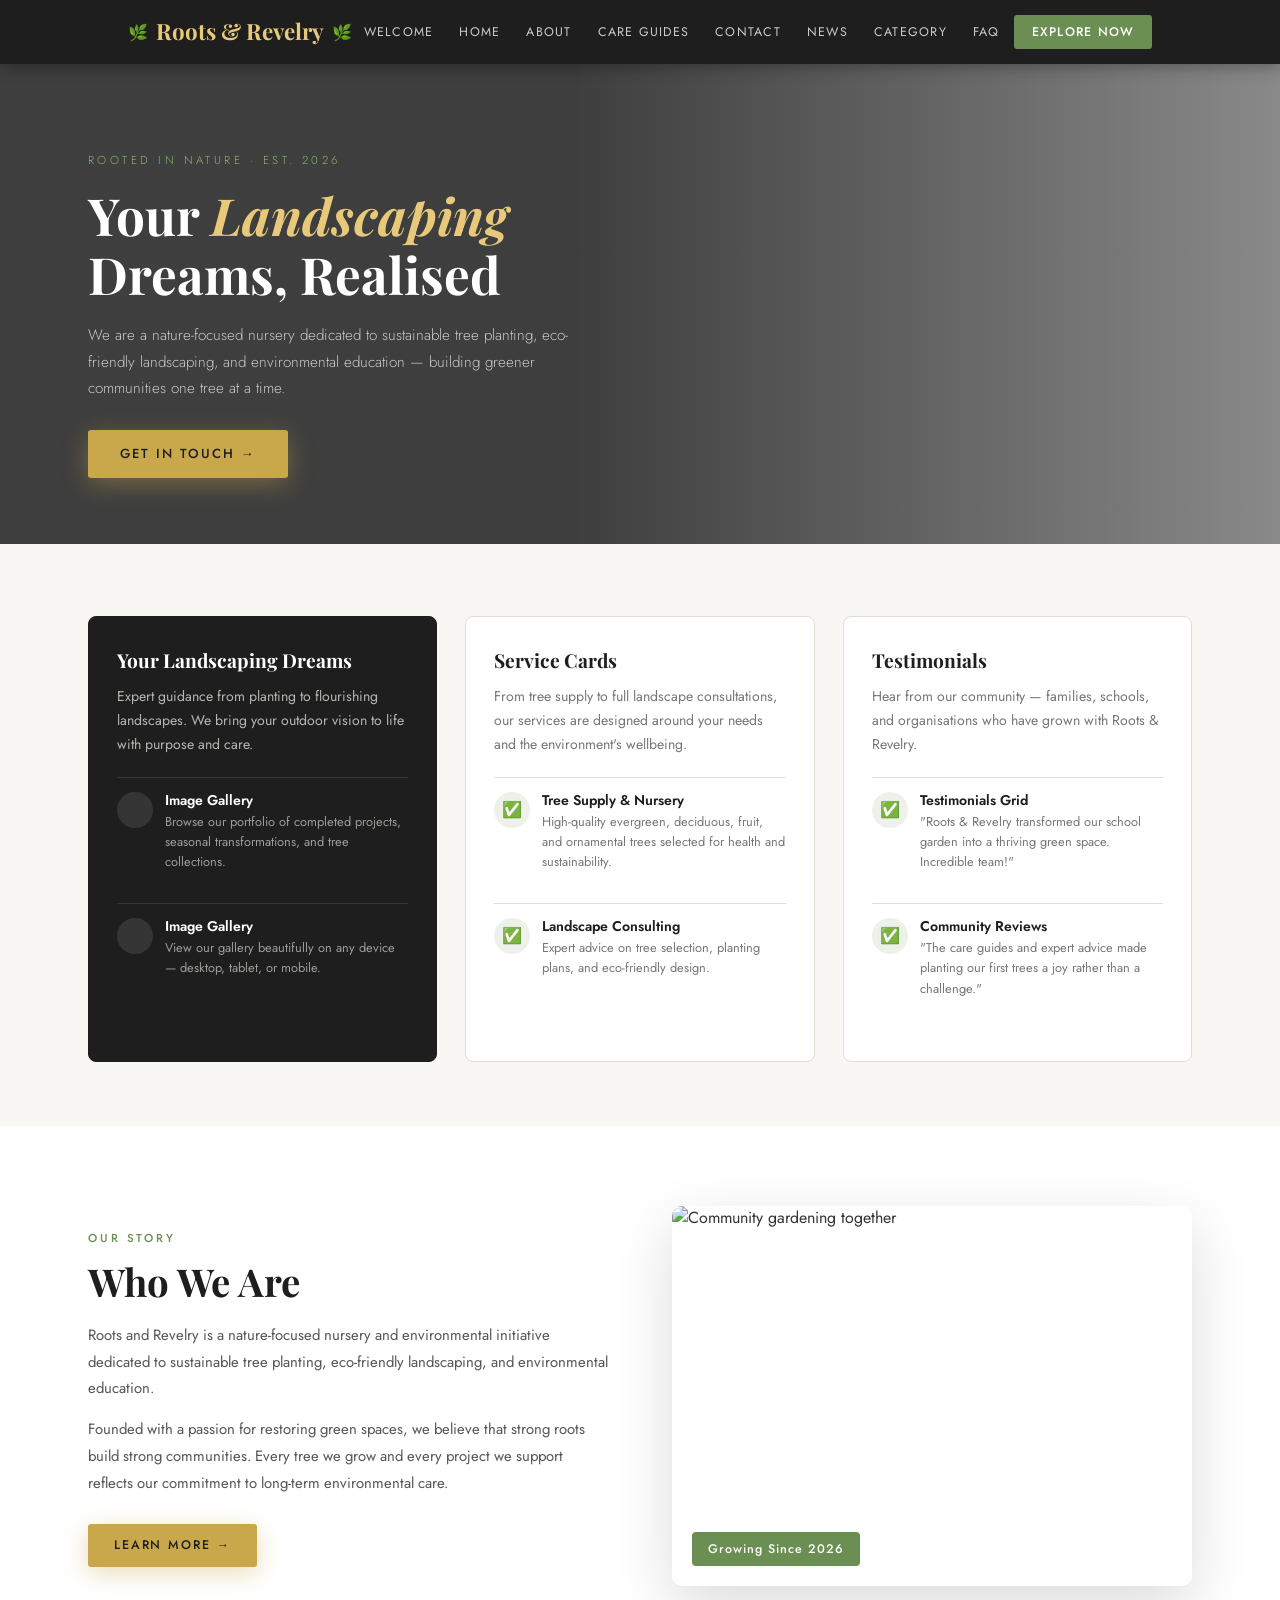
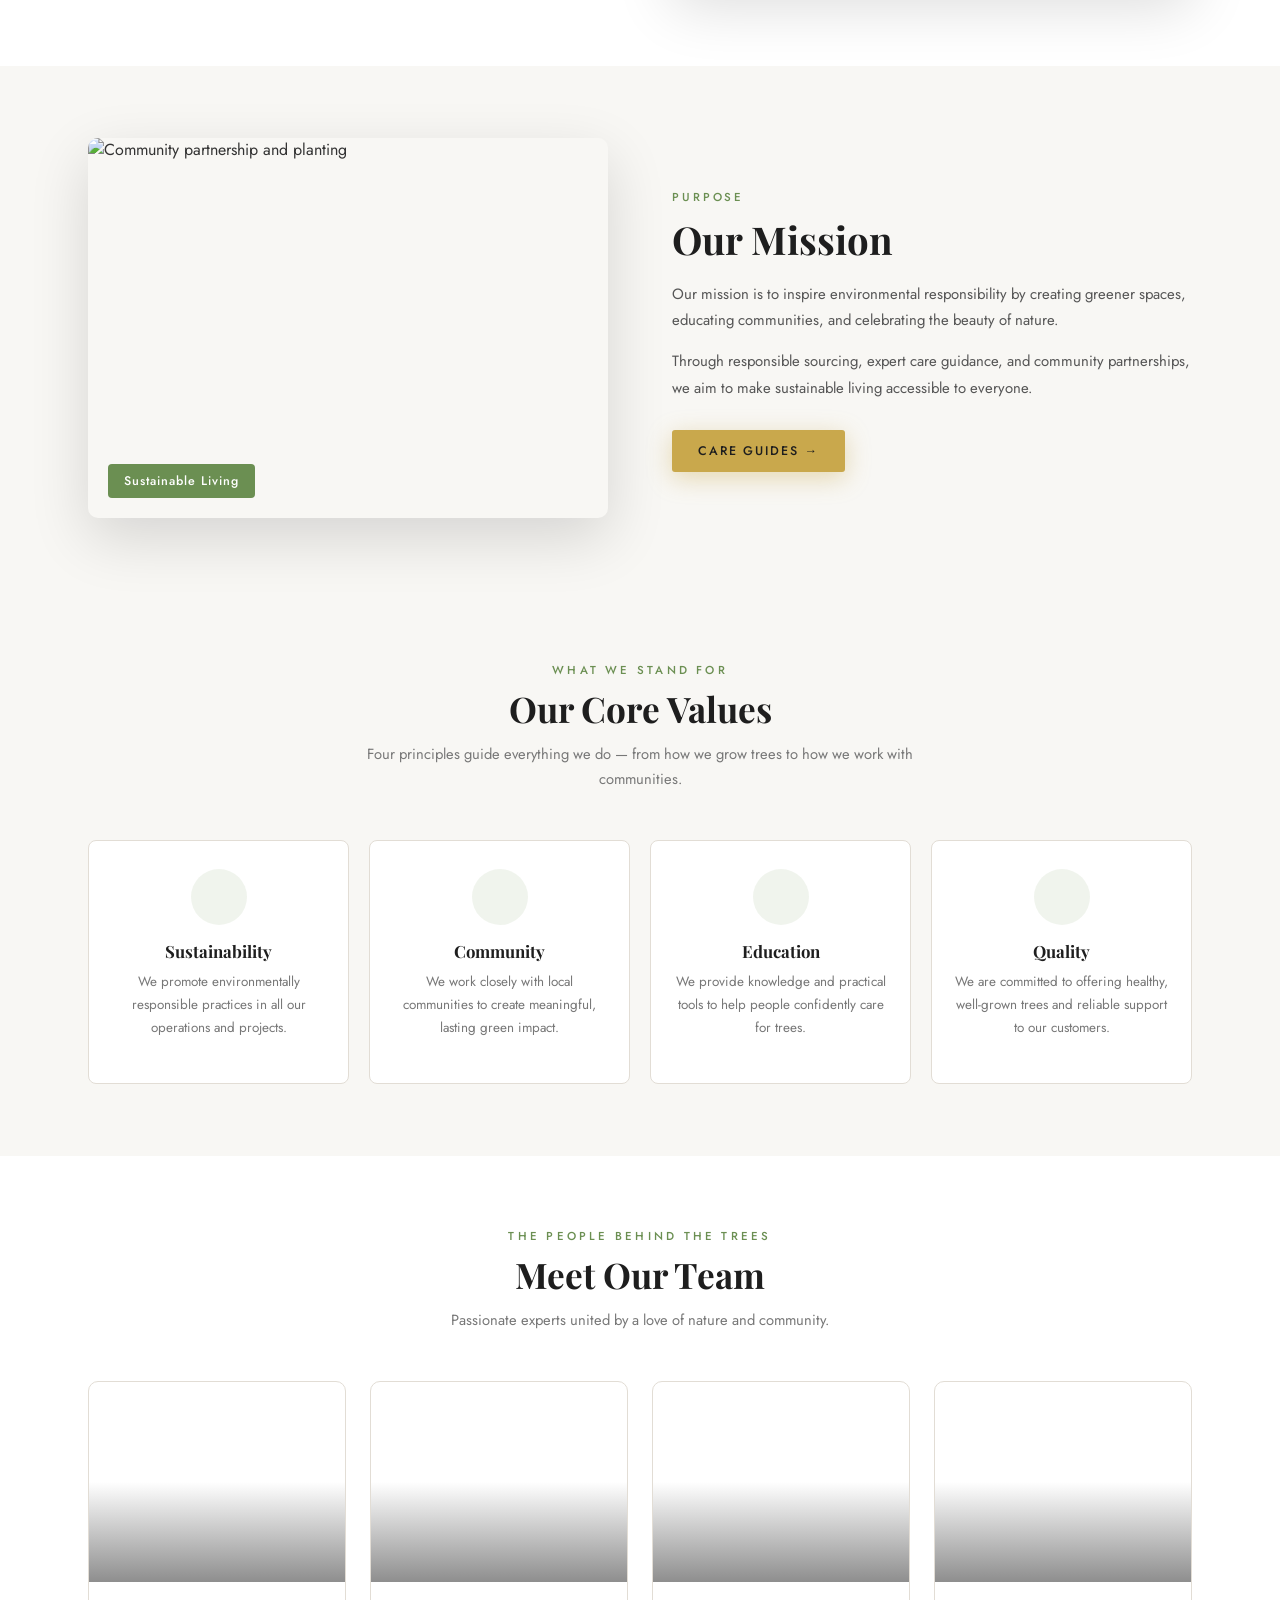
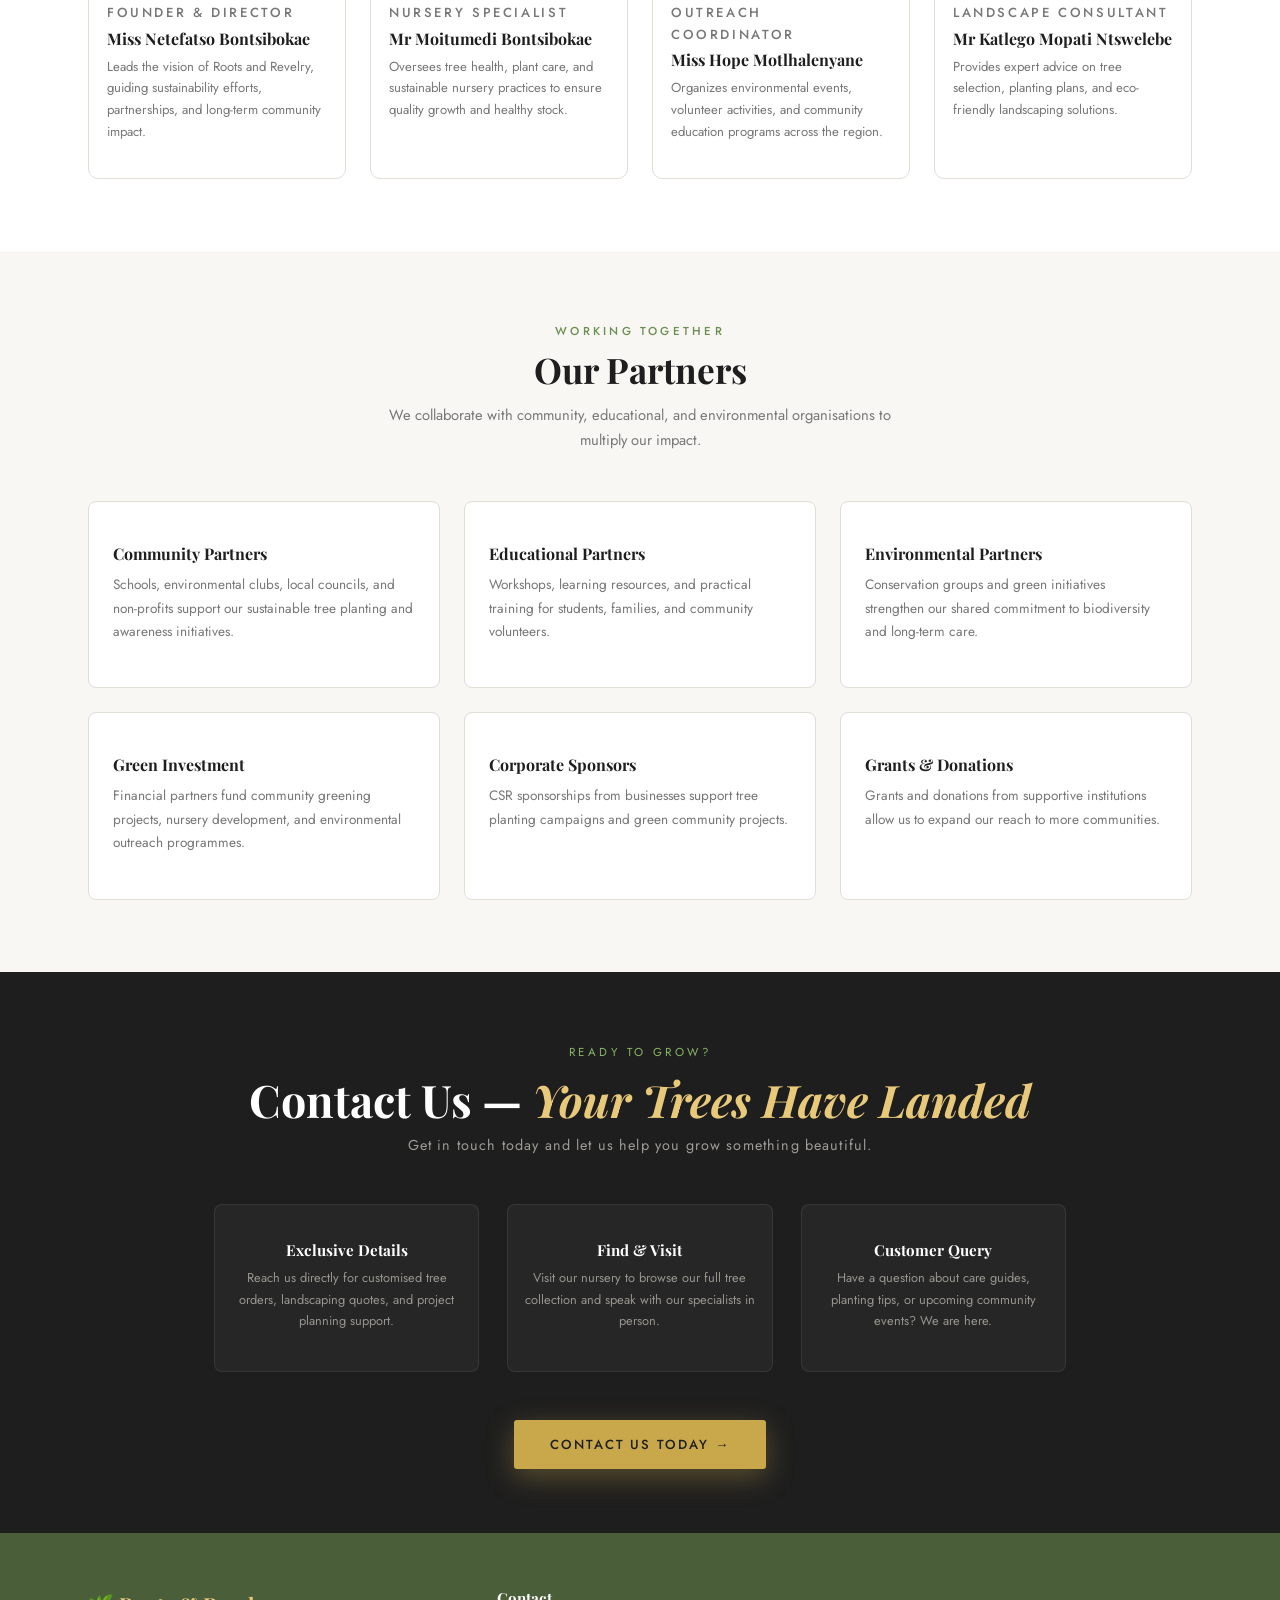
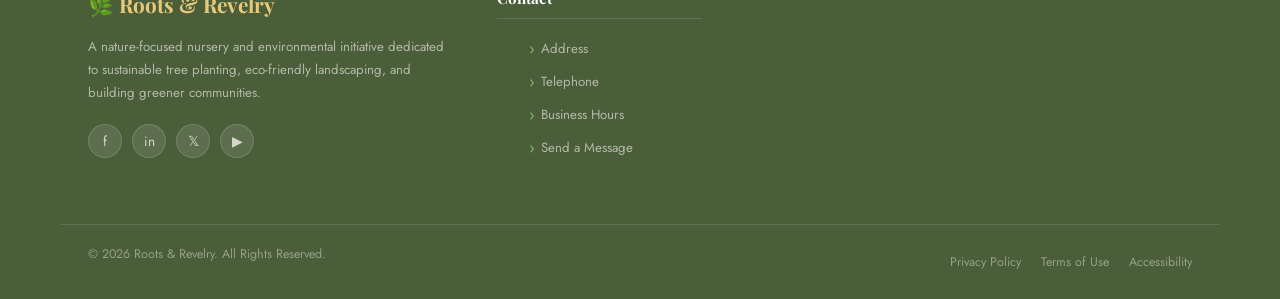
==== about-us.html @ 0e6e2158 "Add files via upload" ====
<!DOCTYPE html>
<html lang="en">
<head>
  <meta charset="UTF-8" />
  <title>Roots &amp; Revelry | About Us</title>
  <meta name="viewport" content="width=device-width, initial-scale=1.0" />
  <meta name="description" content="Learn more about Roots &amp; Revelry and our mission." />
  <link rel="stylesheet" href="style.css" />
  <link href="https://cdn.jsdelivr.net/npm/bootstrap@5.3.3/dist/css/bootstrap.min.css" rel="stylesheet">
  <link href="https://fonts.googleapis.com/css2?family=Playfair+Display:ital,wght@0,400;0,700;1,400&family=Jost:wght@300;400;500;600&display=swap" rel="stylesheet">
  <script defer src="script.js"></script>
  <style>
    /* ══════════════════════════════════════
       ABOUT PAGE — INLINE STYLES
       Matches reference layout precisely
    ══════════════════════════════════════ */

    :root {
      --bark:    #1e1e1e;
      --soil:    #2c2c2c;
      --moss:    #4a5e3a;
      --sage:    #6b8f52;
      --leaf:    #8ab866;
      --gold:    #c9a84c;
      --gold-lt: #e8c97a;
      --cream:   #f5f0e8;
      --white:   #ffffff;
      --light-bg:#f8f7f4;
      --border:  #e2ddd5;
      --text:    #333333;
      --muted:   #777777;
      --ff-d:    'Playfair Display', Georgia, serif;
      --ff-b:    'Jost', sans-serif;
      --ease:    cubic-bezier(0.22, 1, 0.36, 1);
    }

    *, *::before, *::after { box-sizing: border-box; margin: 0; padding: 0; }
    html { scroll-behavior: smooth; }

    body {
      font-family: var(--ff-b);
      color: var(--text);
      background: var(--white);
      display: flex;
      flex-direction: column;
      min-height: 100vh;
    }

    img { max-width: 100%; display: block; }
    a   { text-decoration: none; color: inherit; }

    /* ── NAVBAR (reuses style.css base, patched for light page) ── */
    .navbar {
      position: sticky;
      top: 0; z-index: 1000;
      background: var(--bark);
      height: 64px;
      box-shadow: 0 2px 16px rgba(0,0,0,0.35);
    }
    .nav-inner {
      display: flex; align-items: center;
      justify-content: space-between;
      height: 100%; max-width: 1200px;
      margin: 0 auto; padding: 0 28px;
    }
    .logo {
      font-family: var(--ff-d);
      font-size: 1.4rem; font-weight: 700;
      color: var(--gold-lt);
      display: flex; align-items: center; gap: 8px;
      white-space: nowrap;
    }
    .logo::before, .logo::after { content: '🌿'; font-size: 1rem; }
    .nav-links { display: flex; align-items: center; gap: 2px; }
    .nav-links a {
      font-size: 0.78rem; font-weight: 400;
      letter-spacing: 0.1em; text-transform: uppercase;
      color: rgba(245,240,232,0.82);
      padding: 6px 12px; border-radius: 3px;
      transition: color 0.2s, background 0.2s;
    }
    .nav-links a:hover { color: var(--gold-lt); }

    /* Explore / CTA button in nav */
    .nav-cta {
      background: var(--sage);
      color: var(--white) !important;
      border-radius: 4px;
      padding: 8px 18px !important;
      font-weight: 500 !important;
      transition: background 0.25s !important;
    }
    .nav-cta:hover { background: var(--leaf) !important; color: var(--bark) !important; }

    .menu-btn {
      display: none; background: none;
      border: 1.5px solid rgba(245,240,232,0.35);
      color: var(--cream); font-size: 1.1rem;
      width: 38px; height: 38px;
      border-radius: 5px; cursor: pointer;
      transition: border-color 0.3s;
    }
    .menu-btn:hover { border-color: var(--gold); color: var(--gold); }

    /* ══════════════════════════════════════
       1. HERO 
    ══════════════════════════════════════ */
    .about-hero {
      background:
        linear-gradient(to right, rgba(20,20,20,0.82) 45%, rgba(20,20,20,0.50) 100%),
        url('https://i1-c.pinimg.com/736x/fd/4c/dd/fd4cdd07dee3cdfbc8ca90beb4188949.jpg') center/cover no-repeat;
      min-height: 480px;
      display: flex; align-items: center;
      padding: 80px 0 60px;
      position: relative;
    }

    .hero-inner {
      max-width: 1160px; margin: 0 auto; padding: 0 28px;
      display: grid; grid-template-columns: 1fr 380px; gap: 56px;
      align-items: center; width: 100%;
    }

    .hero-text .eyebrow {
      font-size: 0.72rem; letter-spacing: 0.3em; text-transform: uppercase;
      color: var(--leaf); margin-bottom: 16px;
    }
    .hero-text h1 {
      font-family: var(--ff-d); font-size: clamp(2rem, 4vw, 3.2rem);
      font-weight: 700; color: var(--white);
      line-height: 1.15; margin-bottom: 18px;
    }
    .hero-text h1 em { font-style: italic; color: var(--gold-lt); }
    .hero-text p {
      font-size: 0.95rem; font-weight: 300; line-height: 1.75;
      color: rgba(245,240,232,0.78); margin-bottom: 28px; max-width: 480px;
    }
    .hero-btn {
      display: inline-flex; align-items: center; gap: 8px;
      font-size: 0.82rem; font-weight: 500; letter-spacing: 0.15em;
      text-transform: uppercase; color: var(--bark);
      background: var(--gold); padding: 14px 32px; border-radius: 3px;
      border: none; cursor: pointer;
      transition: background 0.3s, transform 0.2s;
      box-shadow: 0 6px 24px rgba(201,168,76,0.4);
    }
    .hero-btn:hover { background: var(--gold-lt); transform: translateY(-2px); }

    /* Contact form card in hero */
    .hero-form-card {
      background: rgba(255,255,255,0.97);
      border-radius: 8px; padding: 32px 28px;
      box-shadow: 0 20px 60px rgba(0,0,0,0.35);
    }
    .hero-form-card h3 {
      font-family: var(--ff-d); font-size: 1.25rem; font-weight: 700;
      color: var(--bark); margin-bottom: 20px; text-align: center;
    }
    .form-field {
      width: 100%; border: 1.5px solid var(--border);
      border-radius: 4px; padding: 11px 14px;
      font-family: var(--ff-b); font-size: 0.88rem; color: var(--text);
      background: #fafafa; margin-bottom: 12px;
      transition: border-color 0.25s, box-shadow 0.25s;
      outline: none;
    }
    .form-field:focus { border-color: var(--sage); box-shadow: 0 0 0 3px rgba(107,143,82,0.12); }
    textarea.form-field { resize: vertical; min-height: 90px; }
    .form-submit {
      width: 100%; padding: 13px;
      font-family: var(--ff-b); font-size: 0.85rem; font-weight: 500;
      letter-spacing: 0.12em; text-transform: uppercase;
      color: var(--white); background: var(--sage);
      border: none; border-radius: 4px; cursor: pointer;
      transition: background 0.3s, transform 0.2s;
    }
    .form-submit:hover { background: var(--moss); transform: translateY(-1px); }

    /* ══════════════════════════════════════
       2. THREE-COLUMN FEATURE CARDS
    ══════════════════════════════════════ */
    .features-section {
      background: var(--light-bg);
      padding: 72px 0 64px;
    }
    .features-inner {
      max-width: 1160px; margin: 0 auto; padding: 0 28px;
      display: grid; grid-template-columns: repeat(3, 1fr); gap: 28px;
    }

    /* First card — dark accent card matching reference */
    .feat-card {
      background: var(--white);
      border: 1px solid var(--border);
      border-radius: 8px; padding: 32px 28px;
      transition: transform 0.3s var(--ease), box-shadow 0.3s;
    }
    .feat-card:hover { transform: translateY(-6px); box-shadow: 0 16px 48px rgba(0,0,0,0.1); }
    .feat-card.dark {
      background: var(--bark); color: var(--white); border-color: var(--bark);
    }

    .feat-card h3 {
      font-family: var(--ff-d); font-size: 1.2rem; font-weight: 700;
      color: var(--bark); margin-bottom: 12px;
    }
    .feat-card.dark h3 { color: var(--white); }
    .feat-card > p {
      font-size: 0.88rem; line-height: 1.72; color: var(--muted); margin-bottom: 20px;
    }
    .feat-card.dark > p { color: rgba(245,240,232,0.72); }

    .feat-sub-item {
      display: flex; gap: 12px; align-items: flex-start;
      padding: 14px 0; border-top: 1px solid var(--border);
    }
    .feat-card.dark .feat-sub-item { border-top-color: rgba(255,255,255,0.1); }
    .feat-icon {
      width: 36px; height: 36px; border-radius: 50%;
      background: rgba(107,143,82,0.12);
      display: flex; align-items: center; justify-content: center;
      font-size: 1rem; flex-shrink: 0;
      color: var(--sage);
    }
    .feat-card.dark .feat-icon { background: rgba(255,255,255,0.1); color: var(--leaf); }
    .feat-sub-item h4 { font-size: 0.88rem; font-weight: 600; color: var(--bark); margin-bottom: 3px; }
    .feat-card.dark .feat-sub-item h4 { color: var(--white); }
    .feat-sub-item p { font-size: 0.8rem; color: var(--muted); line-height: 1.6; }
    .feat-card.dark .feat-sub-item p { color: rgba(245,240,232,0.6); }

    /* ══════════════════════════════════════
       3. WHO WE ARE — text + image side by side
    ══════════════════════════════════════ */
    .about-split {
      padding: 80px 0;
      background: var(--white);
    }
    .split-inner {
      max-width: 1160px; margin: 0 auto; padding: 0 28px;
      display: grid; grid-template-columns: 1fr 1fr; gap: 64px;
      align-items: center;
    }
    .split-inner.reverse { direction: rtl; }
    .split-inner.reverse > * { direction: ltr; }

    .split-text .section-tag {
      display: inline-block; font-size: 0.72rem; font-weight: 500;
      letter-spacing: 0.25em; text-transform: uppercase;
      color: var(--sage); margin-bottom: 10px;
    }
    .split-text h2 {
      font-family: var(--ff-d); font-size: clamp(1.6rem, 3vw, 2.4rem);
      font-weight: 700; color: var(--bark); line-height: 1.2; margin-bottom: 18px;
    }
    .split-text p {
      font-size: 0.93rem; line-height: 1.8; color: #555; margin-bottom: 14px;
    }
    .split-text p:last-of-type { margin-bottom: 28px; }

    .split-img {
      border-radius: 10px; overflow: hidden;
      box-shadow: 0 20px 60px rgba(0,0,0,0.14);
      position: relative;
    }
    .split-img img {
      width: 100%; height: 380px; object-fit: cover;
      display: block;
      transition: transform 0.6s var(--ease);
    }
    .split-img:hover img { transform: scale(1.04); }

    /* Badge overlay on image */
    .img-badge {
      position: absolute; bottom: 20px; left: 20px;
      background: var(--sage); color: var(--white);
      font-size: 0.78rem; font-weight: 500;
      letter-spacing: 0.08em; padding: 8px 16px;
      border-radius: 4px; display: flex; align-items: center; gap: 6px;
    }

    /* ══════════════════════════════════════
       4. CORE VALUES — 4-card grid
    ══════════════════════════════════════ */
    .values-section {
      background: var(--light-bg); padding: 72px 0;
    }
    .section-header {
      text-align: center; margin-bottom: 48px;
      max-width: 600px; margin-left: auto; margin-right: auto;
      padding: 0 24px;
    }
    .section-header .tag {
      font-size: 0.72rem; font-weight: 500; letter-spacing: 0.28em;
      text-transform: uppercase; color: var(--sage);
      display: block; margin-bottom: 8px;
    }
    .section-header h2 {
      font-family: var(--ff-d); font-size: clamp(1.6rem, 3vw, 2.2rem);
      font-weight: 700; color: var(--bark); margin-bottom: 12px;
    }
    .section-header p { font-size: 0.92rem; color: var(--muted); line-height: 1.7; }

    .values-grid {
      max-width: 1160px; margin: 0 auto; padding: 0 28px;
      display: grid; grid-template-columns: repeat(4, 1fr); gap: 20px;
    }
    .val-card {
      background: var(--white); border-radius: 8px; padding: 28px 22px;
      border: 1px solid var(--border); text-align: center;
      transition: transform 0.3s var(--ease), box-shadow 0.3s, border-color 0.3s;
    }
    .val-card:hover {
      transform: translateY(-6px);
      box-shadow: 0 16px 48px rgba(0,0,0,0.1);
      border-color: var(--sage);
    }
    .val-icon {
      width: 56px; height: 56px; border-radius: 50%;
      background: rgba(107,143,82,0.1);
      display: flex; align-items: center; justify-content: center;
      font-size: 1.5rem; margin: 0 auto 16px;
      transition: background 0.3s;
    }
    .val-card:hover .val-icon { background: var(--sage); }
    .val-card h3 { font-family: var(--ff-d); font-size: 1.05rem; font-weight: 700; color: var(--bark); margin-bottom: 10px; }
    .val-card p  { font-size: 0.84rem; line-height: 1.7; color: var(--muted); }

    /* ══════════════════════════════════════
       5. TEAM SECTION — 4-column cards
    ══════════════════════════════════════ */
    .team-section { background: var(--white); padding: 72px 0; }
    .team-grid {
      max-width: 1160px; margin: 0 auto; padding: 0 28px;
      display: grid; grid-template-columns: repeat(4, 1fr); gap: 24px;
    }
    .team-card {
      border-radius: 10px; overflow: hidden;
      border: 1px solid var(--border);
      transition: transform 0.3s var(--ease), box-shadow 0.3s;
      background: var(--white);
    }
    .team-card:hover { transform: translateY(-6px); box-shadow: 0 20px 48px rgba(0,0,0,0.12); }
    .team-img {
      height: 200px; background-size: cover; background-position: center;
      position: relative;
    }
    .team-img::after {
      content: ''; position: absolute; inset: 0;
      background: linear-gradient(to bottom, transparent 50%, rgba(30,30,30,0.5) 100%);
    }
    .team-body { padding: 20px 18px; }
    .team-role {
      font-size: 0.7rem; letter-spacing: 0.2em; text-transform: uppercase;
      color: var(--sage); font-weight: 500; margin-bottom: 5px;
    }
    .team-body h3 { font-family: var(--ff-d); font-size: 1rem; font-weight: 700; color: var(--bark); margin-bottom: 8px; }
    .team-body p  { font-size: 0.82rem; line-height: 1.65; color: var(--muted); }

    /* ══════════════════════════════════════
       6. PARTNERS — 3-column cards
    ══════════════════════════════════════ */
    .partners-section { background: var(--light-bg); padding: 72px 0; }
    .partners-grid {
      max-width: 1160px; margin: 0 auto; padding: 0 28px;
      display: grid; grid-template-columns: repeat(3, 1fr); gap: 24px;
    }
    .partner-card {
      background: var(--white); border-radius: 8px; padding: 28px 24px;
      border: 1px solid var(--border);
      transition: transform 0.3s var(--ease), box-shadow 0.3s;
    }
    .partner-card:hover { transform: translateY(-4px); box-shadow: 0 12px 36px rgba(0,0,0,0.09); }
    .partner-icon {
      font-size: 2rem; margin-bottom: 14px; display: block;
    }
    .partner-card h3 { font-family: var(--ff-d); font-size: 1rem; font-weight: 700; color: var(--bark); margin-bottom: 10px; }
    .partner-card p  { font-size: 0.85rem; line-height: 1.72; color: var(--muted); }

    /* ══════════════════════════════════════
       7. DARK CTA STRIP — matches reference
    ══════════════════════════════════════ */
    .cta-strip {
      background: var(--bark);
      padding: 72px 0 64px;
      text-align: center;
    }
    .cta-strip .tag { font-size: 0.72rem; letter-spacing: 0.3em; text-transform: uppercase; color: var(--leaf); display: block; margin-bottom: 12px; }
    .cta-strip h2 {
      font-family: var(--ff-d); font-size: clamp(1.8rem, 4vw, 2.8rem);
      font-weight: 700; color: var(--white); margin-bottom: 8px;
    }
    .cta-strip h2 span { color: var(--gold-lt); font-style: italic; }
    .cta-strip .sub { font-size: 0.9rem; color: rgba(245,240,232,0.6); margin-bottom: 48px; letter-spacing: 0.08em; }

    .cta-cards {
      max-width: 900px; margin: 0 auto 48px; padding: 0 24px;
      display: grid; grid-template-columns: repeat(3, 1fr); gap: 28px;
    }
    .cta-card {
      text-align: center; padding: 24px 16px;
      border: 1px solid rgba(255,255,255,0.08); border-radius: 8px;
      background: rgba(255,255,255,0.04);
      transition: background 0.3s, border-color 0.3s;
    }
    .cta-card:hover { background: rgba(255,255,255,0.08); border-color: rgba(201,168,76,0.3); }
    .cta-card-icon { font-size: 2rem; margin-bottom: 12px; display: block; }
    .cta-card h4 { font-family: var(--ff-d); font-size: 0.95rem; font-weight: 700; color: var(--white); margin-bottom: 8px; }
    .cta-card p  { font-size: 0.8rem; line-height: 1.65; color: rgba(245,240,232,0.55); }

    .cta-btn {
      display: inline-flex; align-items: center; gap: 8px;
      font-size: 0.82rem; font-weight: 500; letter-spacing: 0.15em;
      text-transform: uppercase; color: var(--bark);
      background: var(--gold); padding: 15px 36px; border-radius: 3px;
      transition: background 0.3s, transform 0.2s;
      box-shadow: 0 8px 28px rgba(201,168,76,0.35);
    }
    .cta-btn:hover { background: var(--gold-lt); transform: translateY(-2px); color: var(--bark); }

    /* ══════════════════════════════════════
       8. FOOTER — multi-column matching reference
    ══════════════════════════════════════ */
    footer.site-footer {
      background: var(--moss);
      padding: 56px 0 0;
      color: rgba(245,240,232,0.8);
      margin-top: auto;
    }
    .footer-top {
      max-width: 1160px; margin: 0 auto; padding: 0 28px 48px;
      display: grid; grid-template-columns: 1.8fr 1fr 1fr 1fr;
      gap: 40px; border-bottom: 1px solid rgba(255,255,255,0.12);
    }
    .footer-brand .foot-logo {
      font-family: var(--ff-d); font-size: 1.3rem; font-weight: 700;
      color: var(--gold-lt); display: flex; align-items: center; gap: 8px; margin-bottom: 14px;
    }
    .footer-brand p { font-size: 0.83rem; line-height: 1.75; color: rgba(245,240,232,0.62); margin-bottom: 20px; }
    .foot-social { display: flex; gap: 10px; }
    .foot-social a {
      width: 34px; height: 34px; border-radius: 50%;
      background: rgba(255,255,255,0.1); border: 1px solid rgba(255,255,255,0.15);
      display: flex; align-items: center; justify-content: center;
      font-size: 0.85rem; color: rgba(245,240,232,0.8);
      transition: background 0.3s, color 0.3s;
    }
    .foot-social a:hover { background: var(--gold); color: var(--bark); border-color: var(--gold); }

    .footer-col h4 {
      font-family: var(--ff-d); font-size: 0.95rem; font-weight: 700;
      color: var(--white); margin-bottom: 18px;
      padding-bottom: 10px; border-bottom: 1px solid rgba(255,255,255,0.12);
    }
    .footer-col ul { list-style: none; display: flex; flex-direction: column; gap: 9px; }
    .footer-col ul li a {
      font-size: 0.83rem; color: rgba(245,240,232,0.62);
      transition: color 0.2s; display: flex; align-items: center; gap: 6px;
    }
    .footer-col ul li a::before { content: '›'; color: var(--leaf); font-size: 1rem; }
    .footer-col ul li a:hover { color: var(--gold-lt); }

    .footer-bottom {
      max-width: 1160px; margin: 0 auto; padding: 20px 28px;
      display: flex; align-items: center; justify-content: space-between;
      flex-wrap: wrap; gap: 12px;
    }
    .footer-bottom p { font-size: 0.78rem; color: rgba(245,240,232,0.45); }
    .footer-bottom-links { display: flex; gap: 20px; }
    .footer-bottom-links a { font-size: 0.78rem; color: rgba(245,240,232,0.45); transition: color 0.2s; }
    .footer-bottom-links a:hover { color: var(--gold-lt); }

    /* ══════════════════════════════════════
       RESPONSIVE
    ══════════════════════════════════════ */
    @media (max-width: 992px) {
      .hero-inner       { grid-template-columns: 1fr; }
      .hero-form-card   { max-width: 480px; }
      .features-inner   { grid-template-columns: 1fr 1fr; }
      .values-grid      { grid-template-columns: repeat(2, 1fr); }
      .team-grid        { grid-template-columns: repeat(2, 1fr); }
      .partners-grid    { grid-template-columns: 1fr 1fr; }
      .cta-cards        { grid-template-columns: 1fr 1fr; }
      .footer-top       { grid-template-columns: 1fr 1fr; }
      .split-inner      { grid-template-columns: 1fr; }
      .split-inner.reverse { direction: ltr; }
    }
    @media (max-width: 640px) {
      .features-inner   { grid-template-columns: 1fr; }
      .values-grid      { grid-template-columns: 1fr 1fr; }
      .team-grid        { grid-template-columns: 1fr 1fr; }
      .partners-grid    { grid-template-columns: 1fr; }
      .cta-cards        { grid-template-columns: 1fr; }
      .footer-top       { grid-template-columns: 1fr; }
      .menu-btn         { display: flex; align-items: center; justify-content: center; }
      .nav-links        {
        position: fixed; top: 64px; left: 0; right: 0;
        background: rgba(30,30,30,0.97); backdrop-filter: blur(12px);
        flex-direction: column; gap: 0; padding: 12px 0 20px;
        transform: translateY(-110%); opacity: 0;
        transition: transform 0.4s, opacity 0.4s;
      }
      .nav-links.open   { transform: translateY(0); opacity: 1; }
      .nav-links a      { padding: 11px 28px; border-radius: 0; }
    }
  </style>
</head>
<body>

<!-- ═══════════ NAVBAR ═══════════ -->
<header class="navbar">
  <div class="nav-inner">
    <a href="home.html" class="logo">Roots &amp; Revelry</a>
    <button class="menu-btn" id="menuBtn" aria-label="Toggle menu">☰</button>
    <nav class="nav-links" id="navLinks">
      <a href="index.html">Welcome</a>
      <a href="home.html">Home</a>
      <a href="about-us.html">About</a>
      <a href="care-guides.html">Care Guides</a>
      <a href="contact.html">Contact</a>
      <a href="news.html">News</a>
      <a href="by-categories.html">Category</a>
      <a href="faq.html">FAQ</a>
      <a href="index.html" class="nav-cta">Explore Now</a>
    </nav>
  </div>
</header>

<!-- ═══════════ 1. HERO ═══════════ -->
<section class="about-hero">
  <div class="hero-inner">

    <!-- Left: text -->
    <div class="hero-text">
      <p class="eyebrow">Rooted in Nature · Est. 2026</p>
      <h1>Your <em>Landscaping</em><br>Dreams, Realised</h1>
      <p>
        We are a nature-focused nursery dedicated to sustainable tree planting,
        eco-friendly landscaping, and environmental education — building greener
        communities one tree at a time.
      </p>
      <a href="contact.html" class="hero-btn">Get in Touch →</a>
    </div>
  </div>
</section>

<!-- ═══════════ 2. FEATURE CARDS ═══════════ -->
<section class="features-section">
  <div class="features-inner">

    <!-- Card 1 — dark -->
    <div class="feat-card dark">
      <h3>Your Landscaping Dreams</h3>
      <p>Expert guidance from planting to flourishing landscapes. We bring your outdoor vision to life with purpose and care.</p>
      <div class="feat-sub-item">
        <span class="feat-icon"></span>
        <div>
          <h4> Image Gallery</h4>
          <p>Browse our portfolio of completed projects, seasonal transformations, and tree collections.</p>
        </div>
      </div>
      <div class="feat-sub-item">
        <span class="feat-icon"></span>
        <div>
          <h4> Image Gallery</h4>
          <p>View our gallery beautifully on any device — desktop, tablet, or mobile.</p>
        </div>
      </div>
    </div>

    <!-- Card 2 — light -->
    <div class="feat-card">
      <h3>Service Cards</h3>
      <p>From tree supply to full landscape consultations, our services are designed around your needs and the environment's wellbeing.</p>
      <div class="feat-sub-item">
        <span class="feat-icon">✅</span>
        <div>
          <h4>Tree Supply &amp; Nursery</h4>
          <p>High-quality evergreen, deciduous, fruit, and ornamental trees selected for health and sustainability.</p>
        </div>
      </div>
      <div class="feat-sub-item">
        <span class="feat-icon">✅</span>
        <div>
          <h4>Landscape Consulting</h4>
          <p>Expert advice on tree selection, planting plans, and eco-friendly design.</p>
        </div>
      </div>
    </div>

    <!-- Card 3 — light -->
    <div class="feat-card">
      <h3>Testimonials</h3>
      <p>Hear from our community — families, schools, and organisations who have grown with Roots &amp; Revelry.</p>
      <div class="feat-sub-item">
        <span class="feat-icon">✅</span>
        <div>
          <h4>Testimonials Grid</h4>
          <p>"Roots &amp; Revelry transformed our school garden into a thriving green space. Incredible team!"</p>
        </div>
      </div>
      <div class="feat-sub-item">
        <span class="feat-icon">✅</span>
        <div>
          <h4>Community Reviews</h4>
          <p>"The care guides and expert advice made planting our first trees a joy rather than a challenge."</p>
        </div>
      </div>
    </div>

  </div>
</section>

<!-- ═══════════ 3. WHO WE ARE ═══════════ -->
<section class="about-split">
  <div class="split-inner">
    <div class="split-text">
      <span class="section-tag">Our Story</span>
      <h2>Who We Are</h2>
      <p>
        Roots and Revelry is a nature-focused nursery and environmental initiative
        dedicated to sustainable tree planting, eco-friendly landscaping, and environmental education.
      </p>
      <p>
        Founded with a passion for restoring green spaces, we believe that
        strong roots build strong communities. Every tree we grow and every
        project we support reflects our commitment to long-term environmental care.
      </p>
      <a href="contact.html" class="hero-btn" style="font-size:0.78rem; padding:12px 26px;">
        Learn More →
      </a>
    </div>
    <div class="split-img">
      <img src="https://www.leaflimb.com/assets/posts/saplings_banner.jpg" alt="Community gardening together" />
      <span class="img-badge"> Growing Since 2026</span>
    </div>
  </div>
</section>

<!-- ═══════════ 4. OUR MISSION ═══════════ -->
<section class="about-split" style="background: var(--light-bg, #f8f7f4); padding: 72px 0;">
  <div class="split-inner reverse">
    <div class="split-text">
      <span class="section-tag">Purpose</span>
      <h2>Our Mission</h2>
      <p>
        Our mission is to inspire environmental responsibility by creating greener spaces,
        educating communities, and celebrating the beauty of nature.
      </p>
      <p>
        Through responsible sourcing, expert care guidance, and community partnerships,
        we aim to make sustainable living accessible to everyone.
      </p>
      <a href="care-guides.html" class="hero-btn" style="font-size:0.78rem; padding:12px 26px;">
        Care Guides →
      </a>
    </div>
    <div class="split-img">
      <img src="https://encrypted-tbn0.gstatic.com/images?q=tbn:ANd9GcQ2ECtrJRWJmIHjO7he7AxY43r0MND1D14MUQ&s" alt="Community partnership and planting" />
      <span class="img-badge"> Sustainable Living</span>
    </div>
  </div>
</section>

<!-- ═══════════ 5. CORE VALUES ═══════════ -->
<section class="values-section">
  <div class="section-header">
    <span class="tag">What We Stand For</span>
    <h2>Our Core Values</h2>
    <p>Four principles guide everything we do — from how we grow trees to how we work with communities.</p>
  </div>
  <div class="values-grid">
    <div class="val-card">
      <div class="val-icon"></div>
      <h3>Sustainability</h3>
      <p>We promote environmentally responsible practices in all our operations and projects.</p>
    </div>
    <div class="val-card">
      <div class="val-icon"></div>
      <h3>Community</h3>
      <p>We work closely with local communities to create meaningful, lasting green impact.</p>
    </div>
    <div class="val-card">
      <div class="val-icon"></div>
      <h3>Education</h3>
      <p>We provide knowledge and practical tools to help people confidently care for trees.</p>
    </div>
    <div class="val-card">
      <div class="val-icon"></div>
      <h3>Quality</h3>
      <p>We are committed to offering healthy, well-grown trees and reliable support to our customers.</p>
    </div>
  </div>
</section>

<!-- ═══════════ 6. TEAM ═══════════ -->
<section class="team-section">
  <div class="section-header">
    <span class="tag">The People Behind The Trees</span>
    <h2>Meet Our Team</h2>
    <p>Passionate experts united by a love of nature and community.</p>
  </div>
  <div class="team-grid">
    <div class="team-card">
      <div class="team-img" style="background-image:url('https://i1-c.pinimg.com/736x/83/bc/8b/83bc8b88cf6bc4b4e04d153a418cde62.jpg')"></div>
      <div class="team-body">
        <p class="team-role">Founder &amp; Director</p>
        <h3>Miss Netefatso Bontsibokae</h3>
        <p>Leads the vision of Roots and Revelry, guiding sustainability efforts, partnerships, and long-term community impact.</p>
      </div>
    </div>
    <div class="team-card">
      <div class="team-img" style="background-image:url('https://i1-c.pinimg.com/736x/83/bc/8b/83bc8b88cf6bc4b4e04d153a418cde62.jpg')"></div>
      <div class="team-body">
        <p class="team-role">Nursery Specialist</p>
        <h3>Mr Moitumedi Bontsibokae</h3>
        <p>Oversees tree health, plant care, and sustainable nursery practices to ensure quality growth and healthy stock.</p>
      </div>
    </div>
    <div class="team-card">
      <div class="team-img" style="background-image:url('https://i1-c.pinimg.com/736x/83/bc/8b/83bc8b88cf6bc4b4e04d153a418cde62.jpg')"></div>
      <div class="team-body">
        <p class="team-role">Outreach Coordinator</p>
        <h3>Miss Hope Motlhalenyane</h3>
        <p>Organizes environmental events, volunteer activities, and community education programs across the region.</p>
      </div>
    </div>
    <div class="team-card">
      <div class="team-img" style="background-image:url('https://i1-c.pinimg.com/736x/83/bc/8b/83bc8b88cf6bc4b4e04d153a418cde62.jpg')"></div>
      <div class="team-body">
        <p class="team-role">Landscape Consultant</p>
        <h3>Mr Katlego Mopati Ntswelebe</h3>
        <p>Provides expert advice on tree selection, planting plans, and eco-friendly landscaping solutions.</p>
      </div>
    </div>
  </div>
</section>

<!-- ═══════════ 7. PARTNERS ═══════════ -->
<section class="partners-section">
  <div class="section-header">
    <span class="tag">Working Together</span>
    <h2>Our Partners</h2>
    <p>We collaborate with community, educational, and environmental organisations to multiply our impact.</p>
  </div>
  <div class="partners-grid">
    <div class="partner-card">
      <span class="partner-icon"></span>
      <h3>Community Partners</h3>
      <p>Schools, environmental clubs, local councils, and non-profits support our sustainable tree planting and awareness initiatives.</p>
    </div>
    <div class="partner-card">
      <span class="partner-icon"></span>
      <h3>Educational Partners</h3>
      <p>Workshops, learning resources, and practical training for students, families, and community volunteers.</p>
    </div>
    <div class="partner-card">
      <span class="partner-icon"></span>
      <h3>Environmental Partners</h3>
      <p>Conservation groups and green initiatives strengthen our shared commitment to biodiversity and long-term care.</p>
    </div>
    <div class="partner-card">
      <span class="partner-icon"></span>
      <h3>Green Investment</h3>
      <p>Financial partners fund community greening projects, nursery development, and environmental outreach programmes.</p>
    </div>
    <div class="partner-card">
      <span class="partner-icon"></span>
      <h3>Corporate Sponsors</h3>
      <p>CSR sponsorships from businesses support tree planting campaigns and green community projects.</p>
    </div>
    <div class="partner-card">
      <span class="partner-icon"></span>
      <h3>Grants &amp; Donations</h3>
      <p>Grants and donations from supportive institutions allow us to expand our reach to more communities.</p>
    </div>
  </div>
</section>

<!-- ═══════════ 8. DARK CTA STRIP ═══════════ -->
<section class="cta-strip">
  <span class="tag">Ready to Grow?</span>
  <h2>Contact Us — <span>Your Trees Have Landed</span></h2>
  <p class="sub">Get in touch today and let us help you grow something beautiful.</p>

  <div class="cta-cards">
    <div class="cta-card">
      <span class="cta-card-icon"></span>
      <h4>Exclusive Details</h4>
      <p>Reach us directly for customised tree orders, landscaping quotes, and project planning support.</p>
    </div>
    <div class="cta-card">
      <span class="cta-card-icon"></span>
      <h4>Find &amp; Visit</h4>
      <p>Visit our nursery to browse our full tree collection and speak with our specialists in person.</p>
    </div>
    <div class="cta-card">
      <span class="cta-card-icon"></span>
      <h4>Customer Query</h4>
      <p>Have a question about care guides, planting tips, or upcoming community events? We are here.</p>
    </div>
  </div>

  <a href="contact.html" class="cta-btn">Contact Us Today →</a>
</section>

<!-- ═══════════ FOOTER ═══════════ -->
<footer class="site-footer">
  <div class="footer-top">

    <div class="footer-brand">
      <a href="home.html" class="foot-logo">🌿 Roots &amp; Revelry</a>
      <p>A nature-focused nursery and environmental initiative dedicated to sustainable tree planting, eco-friendly landscaping, and building greener communities.</p>
      <div class="foot-social">
        <a href="#" aria-label="Facebook">f</a>
        <a href="#" aria-label="Instagram">in</a>
        <a href="#" aria-label="Twitter">𝕏</a>
        <a href="#" aria-label="YouTube">▶</a>
      </div>
    </div>

    <div class="footer-col">
      <h4>Contact</h4>
      <ul>
        <li><a href="#">Address</a></li>
        <li><a href="#">Telephone</a></li>
        <li><a href="#">Business Hours</a></li>
        <li><a href="contact.html">Send a Message</a></li>
      </ul>
    </div>

  </div>

  <div class="footer-bottom">
    <p>&copy; 2026 Roots &amp; Revelry. All Rights Reserved.</p>
    <div class="footer-bottom-links">
      <a href="#">Privacy Policy</a>
      <a href="#">Terms of Use</a>
      <a href="#">Accessibility</a>
    </div>
  </div>
</footer>

<script src="https://cdn.jsdelivr.net/npm/bootstrap@5.3.3/dist/js/bootstrap.bundle.min.js"></script>
<script>
  // Mobile menu toggle
  const menuBtn = document.getElementById('menuBtn');
  const navLinks = document.getElementById('navLinks');
  if (menuBtn && navLinks) {
    menuBtn.addEventListener('click', () => {
      const open = navLinks.classList.toggle('open');
      menuBtn.textContent = open ? '✕' : '☰';
    });
    document.addEventListener('click', e => {
      if (!menuBtn.contains(e.target) && !navLinks.contains(e.target)) {
        navLinks.classList.remove('open');
        menuBtn.textContent = '☰';
      }
    });
  }
</script>
</body>
</html>
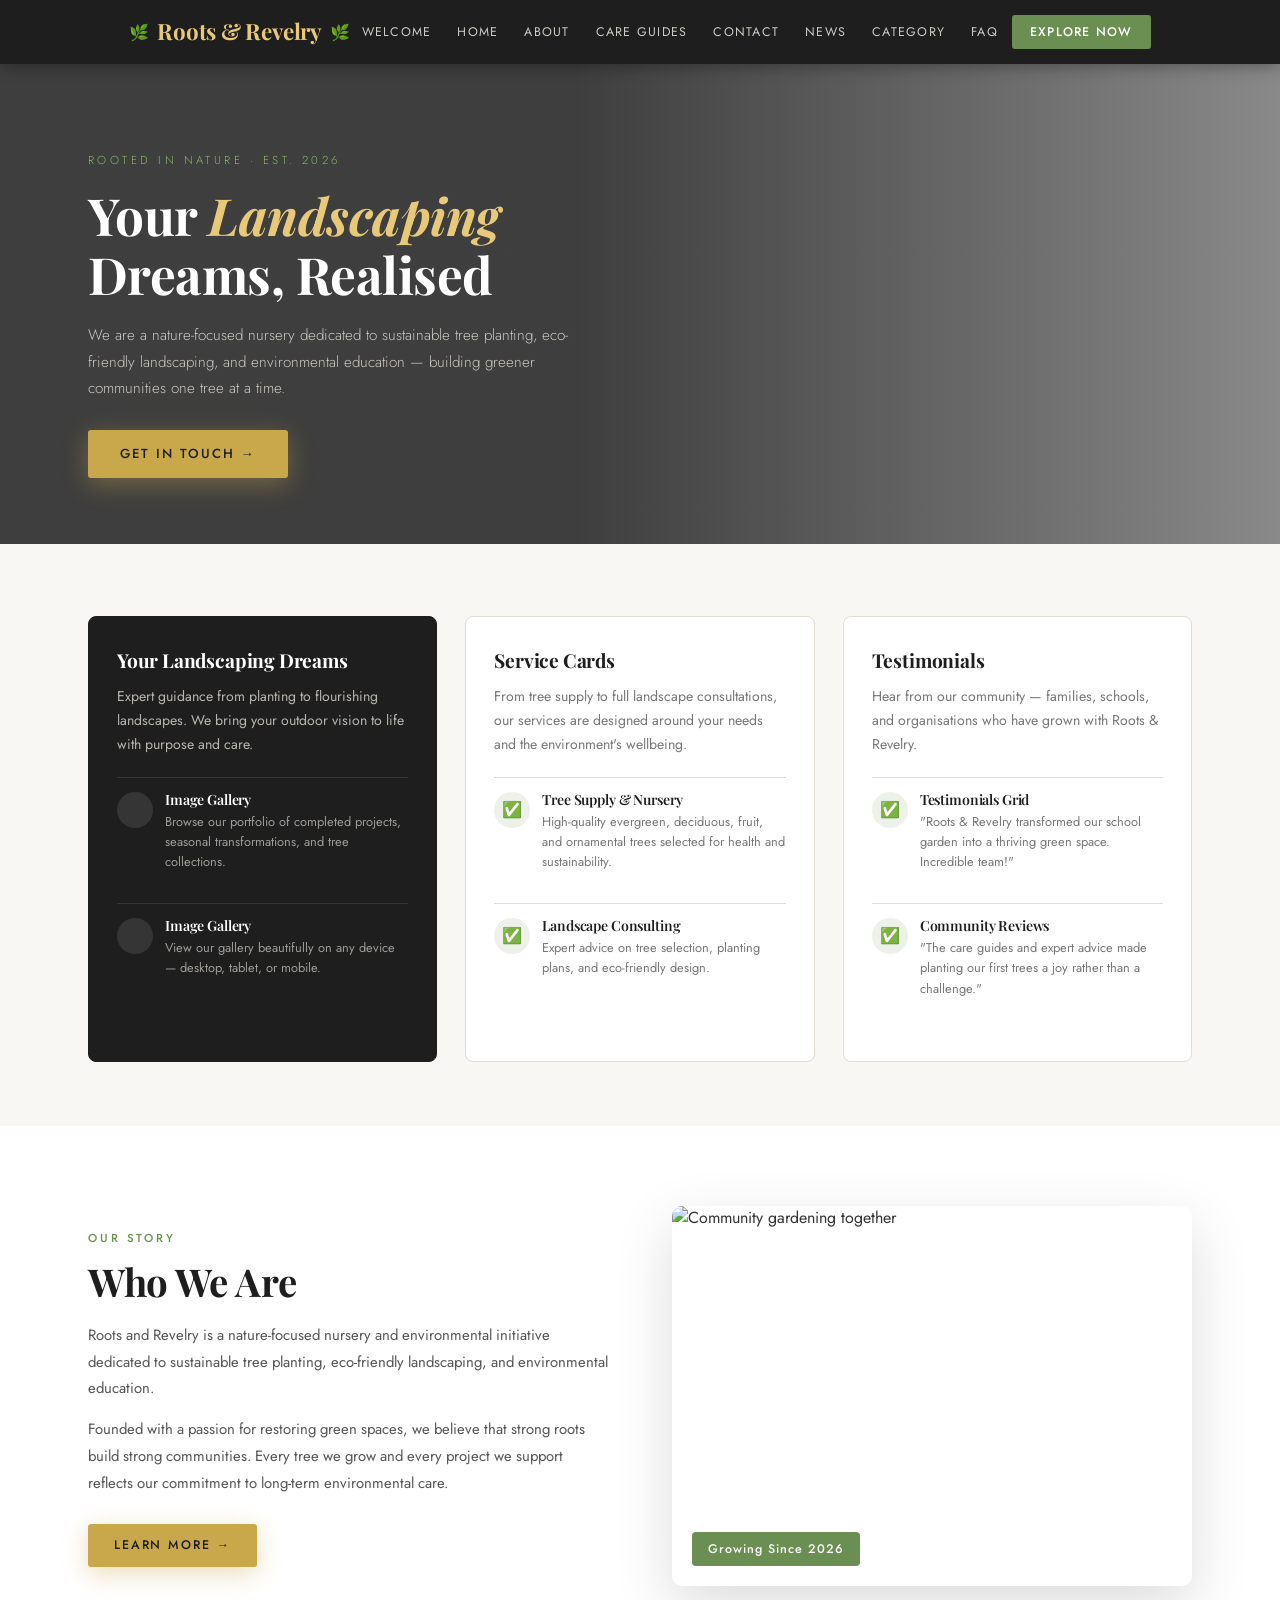
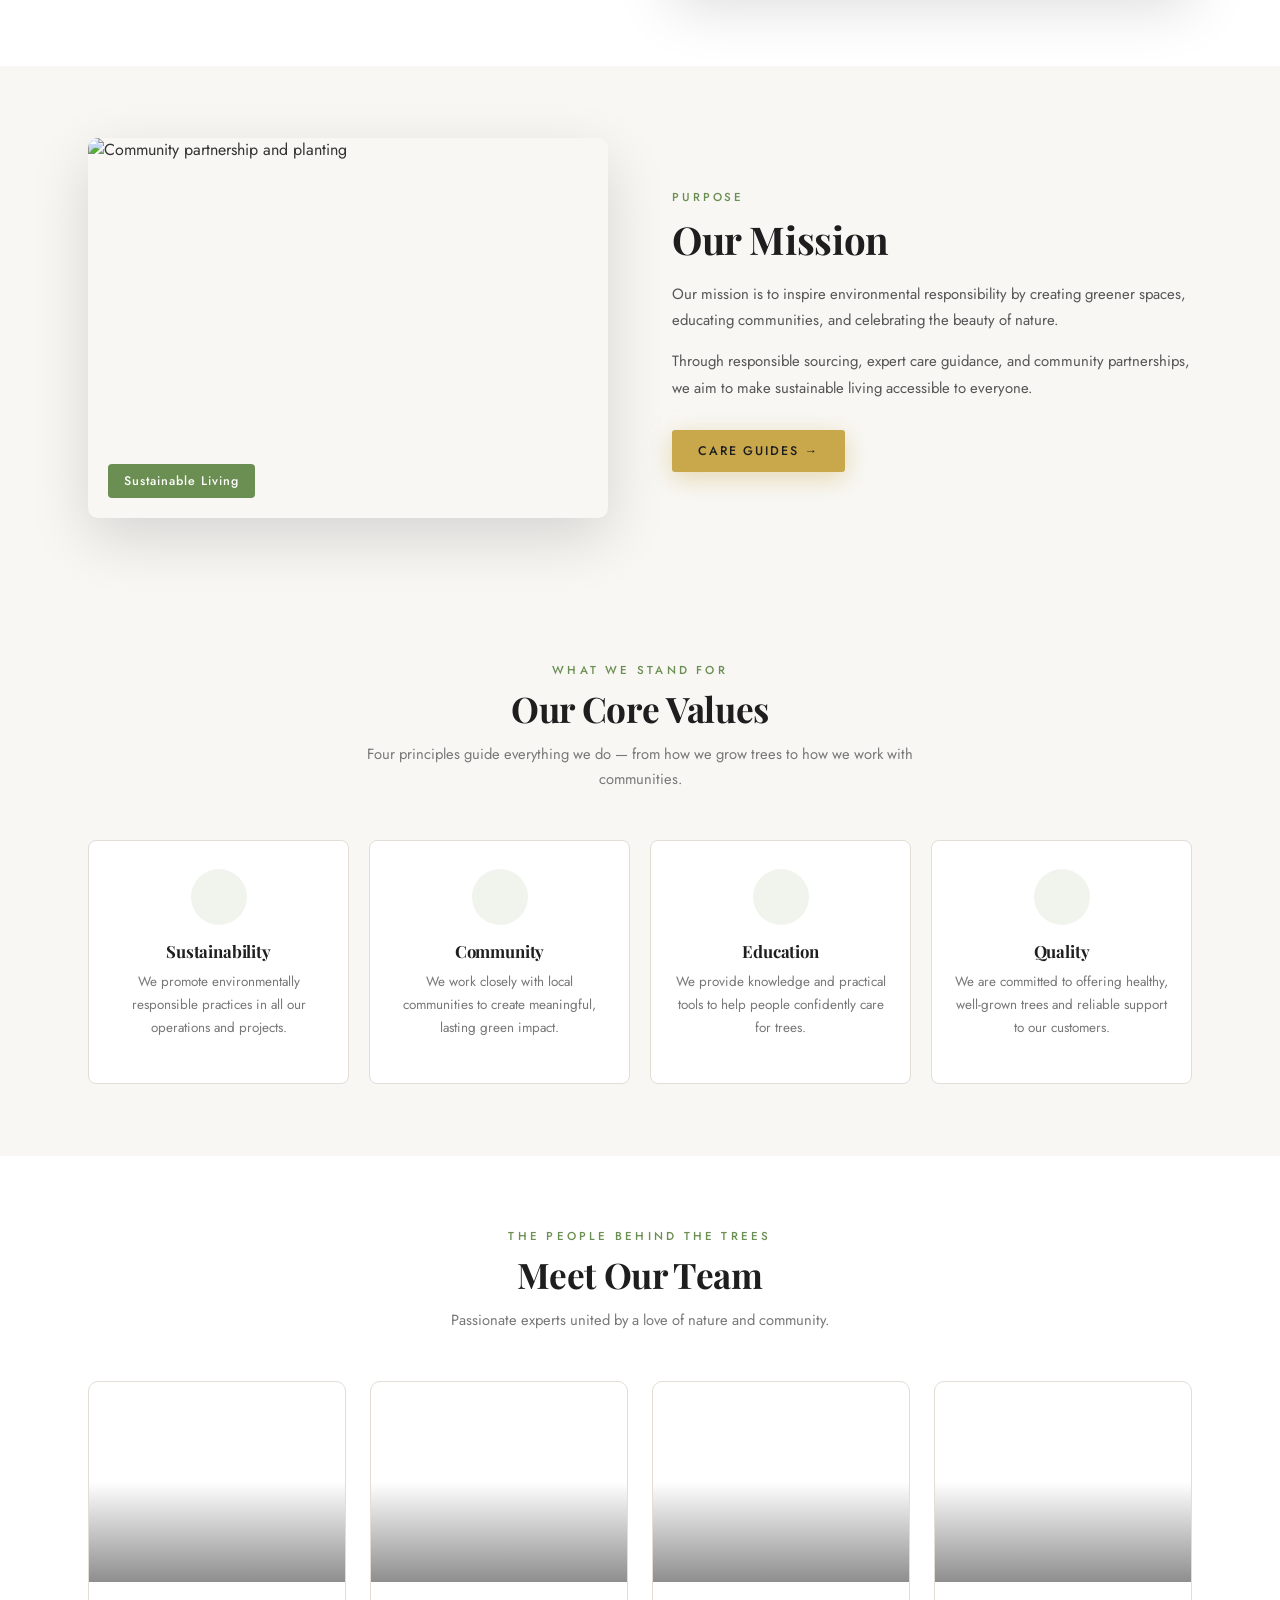
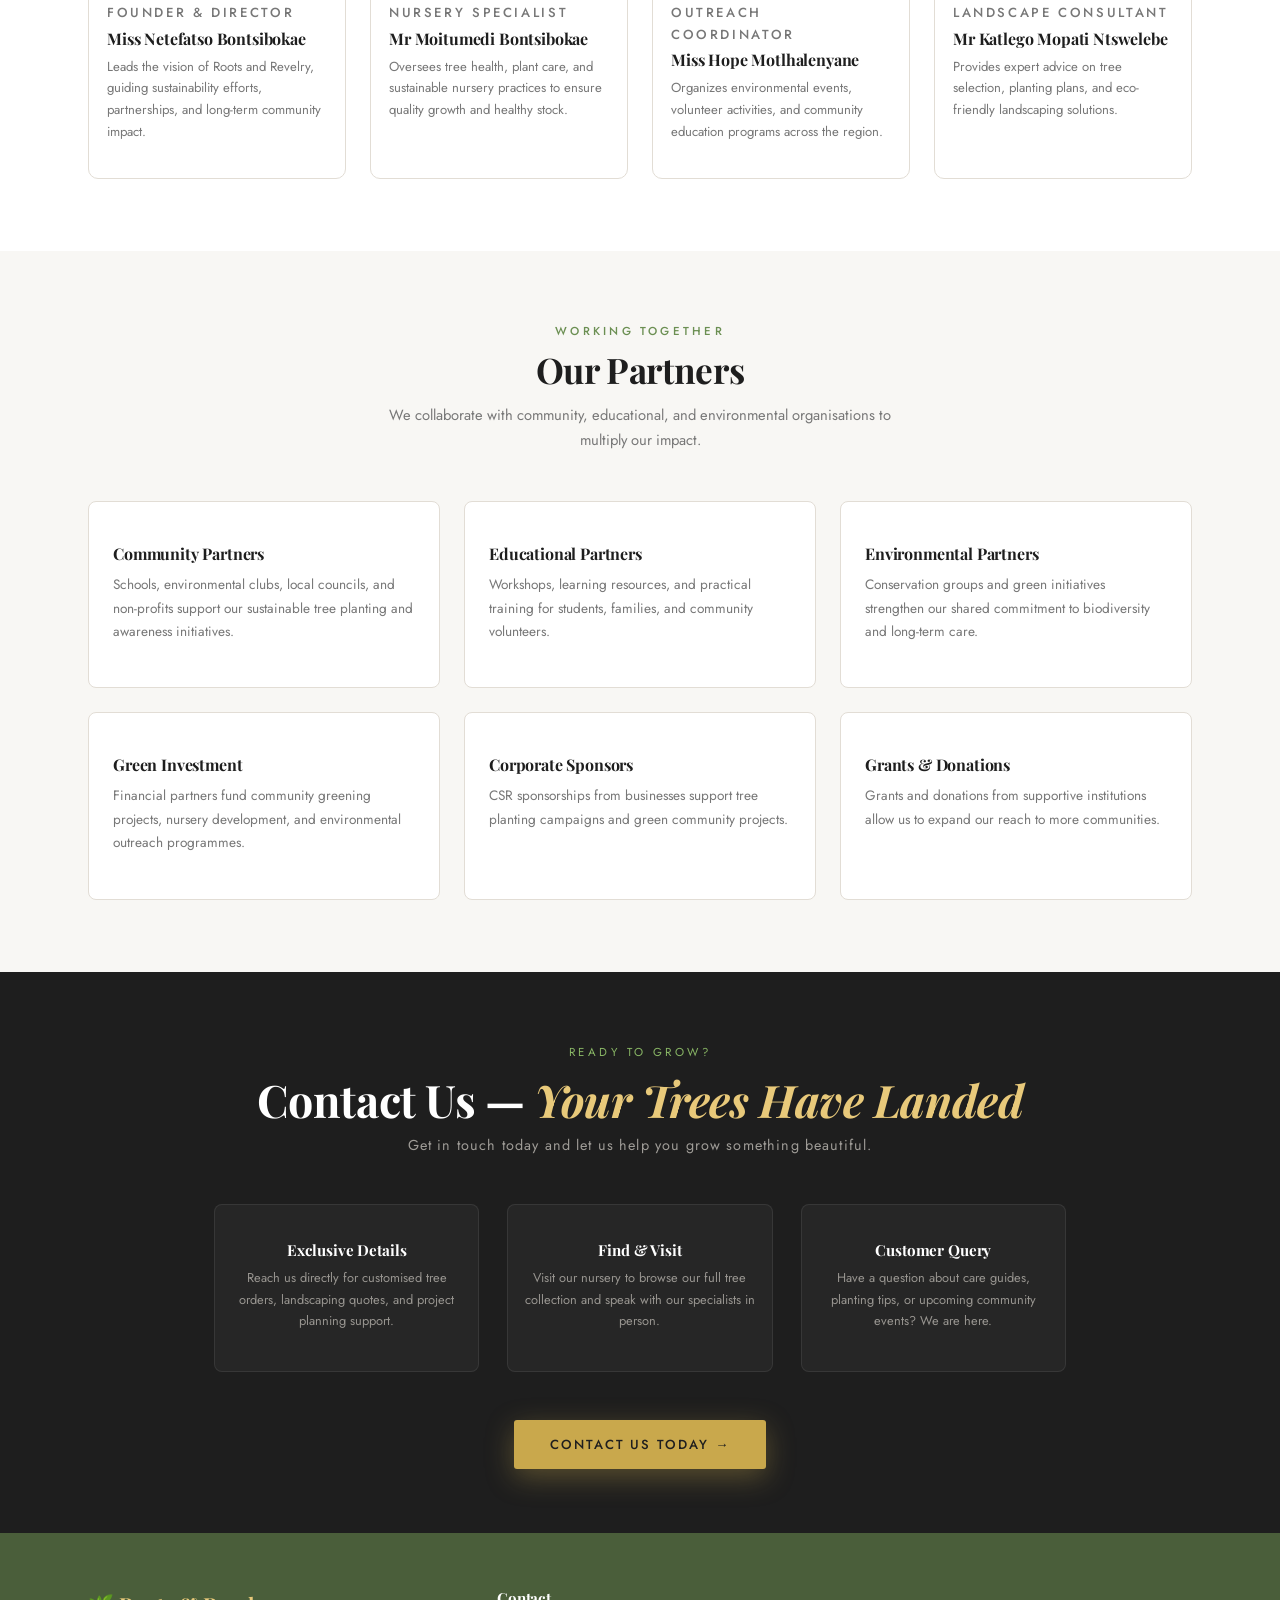
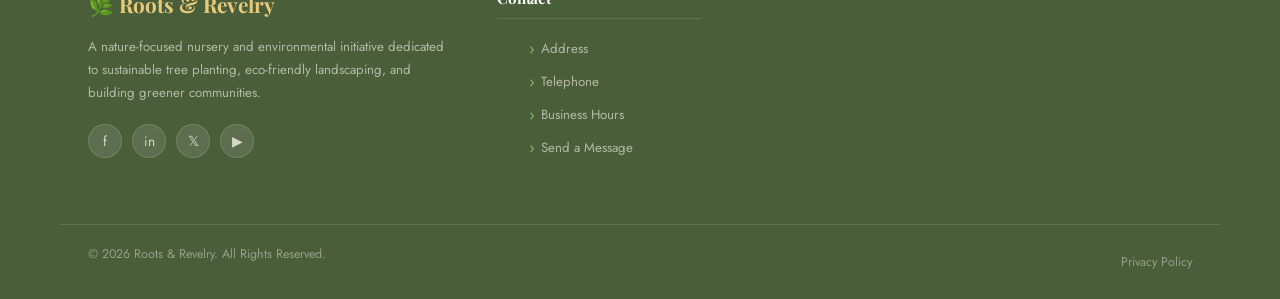
==== commit 4202018f: "Add files via upload" ====
--- a/about-us.html
+++ b/about-us.html
@@ -833,9 +833,8 @@
   <div class="footer-bottom">
     <p>&copy; 2026 Roots &amp; Revelry. All Rights Reserved.</p>
     <div class="footer-bottom-links">
-      <a href="#">Privacy Policy</a>
-      <a href="#">Terms of Use</a>
-      <a href="#">Accessibility</a>
+      <a href="privacy-policy.html">Privacy Policy</a>
+      
     </div>
   </div>
 </footer>
--- a/style.css
+++ b/style.css
@@ -0,0 +1,504 @@
+/*===========================================
+   Roots & Revelry - Main Stylesheet
+   Nature-Inspired Modern Nursery Brand
+===========================================*/
+
+/* ----- CSS Variables (Nature Palette) ----- */
+:root {
+    --deep-forest: #1a3a2b;
+    --sage-green: #6b8c5c;
+    --moss: #8aa87d;
+    --cream: #f9f6ef;
+    --driftwood: #d4c5b0;
+    --charcoal: #2c2c2c;
+    --soft-white: #ffffff;
+    --warm-gray: #f5f3ef;
+    --transition: all 0.3s ease;
+    --shadow-sm: 0 4px 12px rgba(0, 0, 0, 0.05);
+    --shadow-md: 0 8px 24px rgba(0, 0, 0, 0.08);
+}
+
+/* ----- Reset & Base Styles ----- */
+* {
+    margin: 0;
+    padding: 0;
+    box-sizing: border-box;
+}
+
+body {
+    font-family: 'Inter', system-ui, -apple-system, 'Segoe UI', Roboto, Helvetica, Arial, sans-serif;
+    background-color: var(--soft-white);
+    color: var(--charcoal);
+    line-height: 1.5;
+    scroll-behavior: smooth;
+}
+
+img {
+    max-width: 100%;
+    height: auto;
+    display: block;
+}
+
+/* ----- Typography ----- */
+h1, h2, h3, h4, .logo {
+    font-family: 'Playfair Display', Georgia, 'Times New Roman', serif;
+    font-weight: 500;
+    letter-spacing: -0.01em;
+}
+
+h1 {
+    font-size: 3.5rem;
+    line-height: 1.2;
+    margin-bottom: 1rem;
+    color: var(--deep-forest);
+}
+
+h2 {
+    font-size: 2.5rem;
+    margin-bottom: 1rem;
+    color: var(--deep-forest);
+}
+
+h3 {
+    font-size: 1.5rem;
+    margin-bottom: 0.75rem;
+    color: var(--deep-forest);
+}
+
+.section-subtitle {
+    font-size: 1.125rem;
+    color: #5a6e4a;
+    max-width: 600px;
+    margin: 0 auto 2rem auto;
+}
+
+/* ----- Buttons & Links ----- */
+.btn-primary, .btn-secondary, .btn-outline {
+    display: inline-block;
+    padding: 0.875rem 1.75rem;
+    border-radius: 40px;
+    font-weight: 600;
+    text-decoration: none;
+    transition: var(--transition);
+    font-size: 0.95rem;
+    cursor: pointer;
+    border: none;
+    font-family: inherit;
+}
+
+.btn-primary {
+    background-color: var(--deep-forest);
+    color: white;
+    box-shadow: var(--shadow-sm);
+}
+
+.btn-primary:hover {
+    background-color: #0e2a1e;
+    transform: translateY(-2px);
+    box-shadow: var(--shadow-md);
+}
+
+.btn-secondary {
+    background-color: var(--sage-green);
+    color: white;
+}
+
+.btn-secondary:hover {
+    background-color: #5a7a4a;
+    transform: translateY(-2px);
+}
+
+.btn-outline {
+    background-color: transparent;
+    border: 1.5px solid var(--deep-forest);
+    color: var(--deep-forest);
+}
+
+.btn-outline:hover {
+    background-color: var(--deep-forest);
+    color: white;
+}
+
+/* ----- Header / Navigation ----- */
+.main-header {
+    display: flex;
+    justify-content: space-between;
+    align-items: center;
+    padding: 1.25rem 5%;
+    background-color: var(--soft-white);
+    border-bottom: 1px solid rgba(107, 140, 92, 0.2);
+    position: sticky;
+    top: 0;
+    z-index: 100;
+    backdrop-filter: blur(10px);
+    background-color: rgba(255, 255, 255, 0.95);
+}
+
+.logo a {
+    font-size: 1.8rem;
+    font-weight: 600;
+    text-decoration: none;
+    color: var(--deep-forest);
+    font-family: 'Playfair Display', serif;
+    letter-spacing: -0.5px;
+}
+
+.logo span {
+    font-weight: 300;
+    color: var(--sage-green);
+}
+
+.nav-links {
+    display: flex;
+    gap: 2rem;
+    align-items: center;
+}
+
+.nav-links a {
+    text-decoration: none;
+    color: var(--charcoal);
+    font-weight: 500;
+    transition: var(--transition);
+    font-size: 0.95rem;
+}
+
+.nav-links a:hover {
+    color: var(--sage-green);
+}
+
+.icon-search {
+    font-size: 1.2rem;
+    font-weight: 500;
+    cursor: pointer;
+}
+
+/* ----- Hero Section ----- */
+.hero {
+    display: flex;
+    flex-wrap: wrap;
+    align-items: center;
+    justify-content: space-between;
+    padding: 4rem 5%;
+    background: linear-gradient(135deg, #faf8f2 0%, #f1efe7 100%);
+    gap: 3rem;
+}
+
+.hero-content {
+    flex: 1;
+    min-width: 280px;
+}
+
+.hero-content .tagline {
+    font-size: 1rem;
+    text-transform: uppercase;
+    letter-spacing: 3px;
+    color: var(--sage-green);
+    margin-bottom: 1rem;
+    font-weight: 600;
+}
+
+.hero-content p {
+    font-size: 1.2rem;
+    margin: 1.5rem 0;
+    color: #4a4a4a;
+    max-width: 90%;
+}
+
+.hero-buttons {
+    display: flex;
+    gap: 1rem;
+    flex-wrap: wrap;
+}
+
+.hero-image {
+    flex: 1;
+    min-width: 280px;
+    background-color: var(--driftwood);
+    border-radius: 32px;
+    height: 400px;
+    background-image: url('https://placehold.co/600x400/e0d5c0/6b8c5c?text=Hero+Tree+Image');
+    background-size: cover;
+    background-position: center;
+    border-radius: 32px;
+    box-shadow: var(--shadow-md);
+}
+header {
+  background-image: url(url../../Pictures/photo-1542273917363-3b1817f69a2d.avif);
+  background-size: cover;
+  background-position: center;
+  background-repeat: no-repeat;
+}
+/* ----- Featured Categories Section ----- */
+.featured-categories {
+    padding: 5rem 5%;
+    text-align: center;
+    background-color: var(--soft-white);
+}
+
+.categories-grid {
+    display: grid;
+    grid-template-columns: repeat(auto-fit, minmax(260px, 1fr));
+    gap: 2rem;
+    margin-top: 2.5rem;
+}
+
+.category-card {
+    background: var(--cream);
+    padding: 2rem 1.5rem;
+    border-radius: 24px;
+    transition: var(--transition);
+    text-align: center;
+    box-shadow: var(--shadow-sm);
+    cursor: pointer;
+}
+
+.category-card:hover {
+    transform: translateY(-8px);
+    box-shadow: var(--shadow-md);
+    background-color: white;
+}
+
+.category-icon {
+    font-size: 2.8rem;
+    margin-bottom: 1rem;
+}
+
+.category-card h3 {
+    margin-bottom: 0.75rem;
+}
+
+.category-card p {
+    font-size: 0.9rem;
+    color: #5a5a5a;
+    line-height: 1.5;
+}
+
+/* ----- Info / Welcome Section (from home 3) ----- */
+.info-section {
+    display: flex;
+    flex-wrap: wrap;
+    align-items: center;
+    gap: 3rem;
+    padding: 5rem 5%;
+    background-color: var(--warm-gray);
+}
+
+.info-text {
+    flex: 1;
+}
+
+.info-text h2 {
+    margin-bottom: 1rem;
+}
+
+.info-text p {
+    margin-bottom: 1.5rem;
+    color: #3d3d3d;
+}
+
+.github-link {
+    display: inline-block;
+    margin-top: 1rem;
+    background-color: #2d3e2b;
+    color: white;
+    padding: 0.7rem 1.5rem;
+    border-radius: 40px;
+    text-decoration: none;
+    font-weight: 500;
+    transition: var(--transition);
+}
+
+.github-link:hover {
+    background-color: var(--deep-forest);
+    transform: translateY(-2px);
+}
+
+.info-image {
+    flex: 1;
+    background-color: var(--moss);
+    height: 320px;
+    border-radius: 32px;
+    background-image: url('https://placehold.co/600x400/8aa87d/ffffff?text=Nursery+Scene');
+    background-size: cover;
+    background-position: center;
+}
+
+/* ----- Footer / Newsletter (Join Our Canopy) ----- */
+.site-footer {
+    background-color: var(--deep-forest);
+    color: #e0e7dc;
+    padding: 3rem 5% 2rem;
+}
+
+.footer-grid {
+    display: grid;
+    grid-template-columns: repeat(auto-fit, minmax(200px, 1fr));
+    gap: 2.5rem;
+    margin-bottom: 3rem;
+}
+
+.footer-brand .footer-logo {
+    font-size: 1.7rem;
+    font-weight: 600;
+    font-family: 'Playfair Display', serif;
+    color: white;
+    margin-bottom: 0.75rem;
+}
+
+.footer-brand p {
+    font-size: 0.9rem;
+    line-height: 1.5;
+    color: #cbdcc2;
+}
+
+.footer-links h4, .footer-newsletter h4 {
+    color: white;
+    margin-bottom: 1.2rem;
+    font-size: 1.1rem;
+}
+
+.footer-links ul {
+    list-style: none;
+}
+
+.footer-links li {
+    margin-bottom: 0.6rem;
+}
+
+.footer-links a {
+    color: #cbdcc2;
+    text-decoration: none;
+    transition: var(--transition);
+    font-size: 0.9rem;
+}
+
+.footer-links a:hover {
+    color: white;
+    padding-left: 4px;
+}
+
+.newsletter-form {
+    display: flex;
+    flex-wrap: wrap;
+    gap: 0.75rem;
+    margin-top: 0.5rem;
+}
+
+.newsletter-form input {
+    flex: 1;
+    padding: 0.8rem 1rem;
+    border-radius: 40px;
+    border: none;
+    background-color: rgba(255, 255, 255, 0.15);
+    color: white;
+    font-family: inherit;
+}
+
+.newsletter-form input::placeholder {
+    color: #bdd0b3;
+}
+
+.newsletter-form button {
+    background-color: var(--sage-green);
+    border: none;
+    padding: 0 1.5rem;
+    border-radius: 40px;
+    color: white;
+    font-weight: 600;
+    cursor: pointer;
+    transition: var(--transition);
+}
+
+.newsletter-form button:hover {
+    background-color: var(--moss);
+}
+
+.copyright {
+    text-align: center;
+    border-top: 1px solid rgba(255, 255, 255, 0.15);
+    padding-top: 2rem;
+    font-size: 0.8rem;
+    color: #b0c5a4;
+}
+
+/* ----- Shop All Button / Call to Action (from home 3) ----- */
+.shop-cta {
+    text-align: center;
+    margin: 2rem 0 1rem;
+}
+
+/* ----- Responsive Design ----- */
+@media (max-width: 768px) {
+    h1 {
+        font-size: 2.5rem;
+    }
+    
+    h2 {
+        font-size: 2rem;
+    }
+    
+    .main-header {
+        flex-direction: column;
+        gap: 1rem;
+        padding: 1rem;
+    }
+    
+    .nav-links {
+        flex-wrap: wrap;
+        justify-content: center;
+        gap: 1.2rem;
+    }
+    
+    .hero {
+        flex-direction: column;
+        text-align: center;
+        padding: 2rem 1.5rem;
+    }
+    
+    .hero-content p {
+        max-width: 100%;
+    }
+    
+    .hero-buttons {
+        justify-content: center;
+    }
+    
+    .hero-image {
+        width: 100%;
+        height: 280px;
+    }
+    
+    .categories-grid {
+        gap: 1rem;
+    }
+    
+    .info-section {
+        flex-direction: column;
+        text-align: center;
+    }
+    
+    .footer-grid {
+        gap: 2rem;
+    }
+    
+    .newsletter-form {
+        flex-direction: column;
+    }
+    
+    .newsletter-form button {
+        padding: 0.8rem;
+    }
+}
+
+/* ----- Utility Classes ----- */
+.text-center {
+    text-align: center;
+}
+
+.mt-2 {
+    margin-top: 1rem;
+}
+
+.mb-3 {
+    margin-bottom: 2rem;
+}
